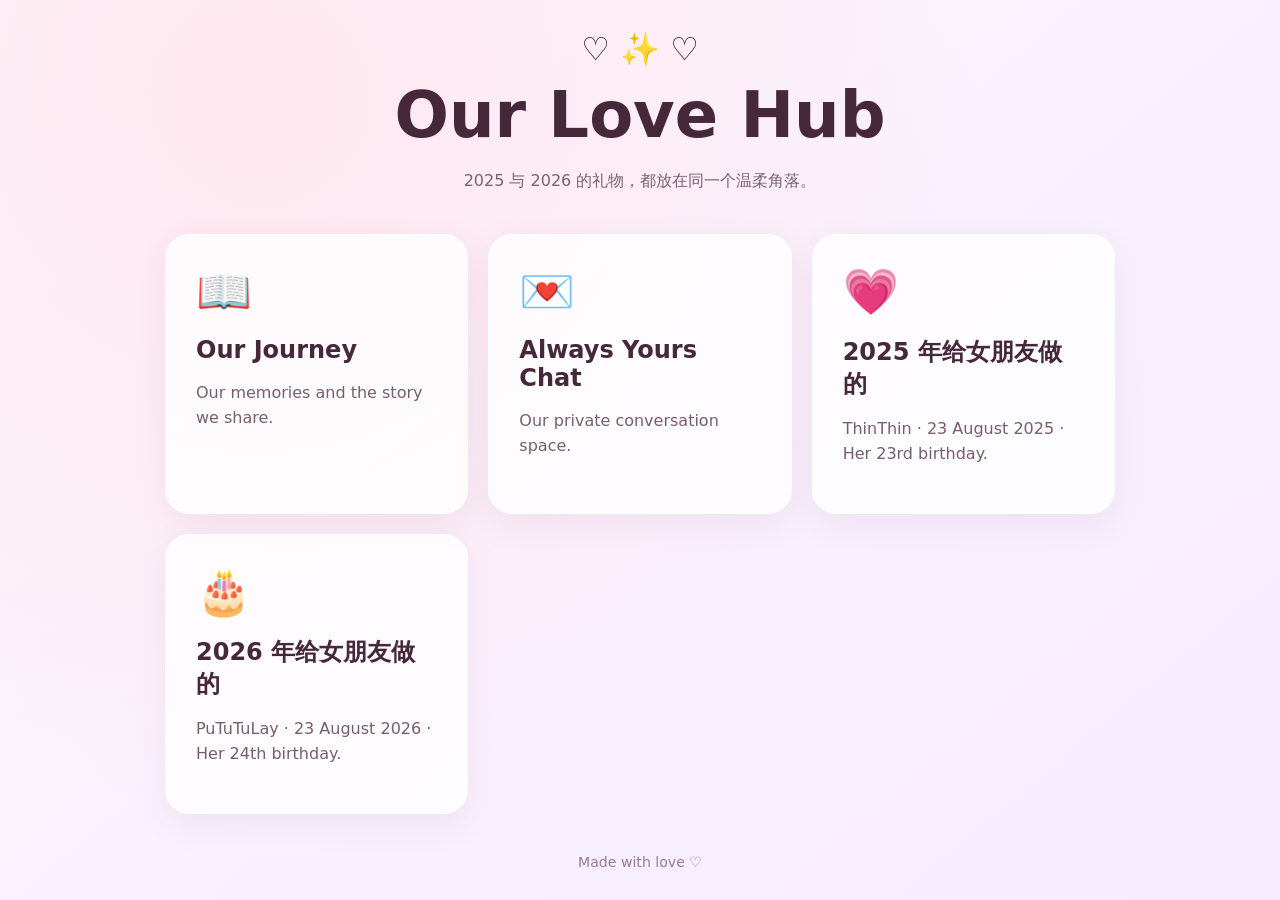
==== index.html @ f1d6398a "Add files via upload" ====
<!doctype html><html lang="zh-CN"><head><meta charset="utf-8"><meta name="viewport" content="width=device-width,initial-scale=1"><meta name="theme-color" content="#faf0f5"><title>Our Love Hub · 2025–2026 ♡</title><style>*{box-sizing:border-box}body{margin:0;min-height:100vh;font-family:ui-sans-serif,system-ui,-apple-system,sans-serif;color:#46283b;background:radial-gradient(circle at 20% 10%,#ffe7ef,transparent 55%),linear-gradient(140deg,#fdf6fb,#f5ecff);display:grid;place-items:center;padding:24px}main{max-width:950px;width:100%}header{text-align:center;margin-bottom:40px}h1{font-size:clamp(2.4rem,6vw,4rem);margin:10px 0}header p{color:#7a6273}.grid{display:grid;grid-template-columns:repeat(auto-fit,minmax(225px,1fr));gap:20px}a.card{display:block;background:#ffffffce;border:1px solid #fff;border-radius:24px;padding:30px;text-decoration:none;color:inherit;box-shadow:0 10px 35px #70415c14;transition:transform .15s,box-shadow .15s}a.card:hover,a.card:focus-visible{transform:translateY(-5px);box-shadow:0 14px 40px #70415c25}span.emoji{font-size:2.8rem}h2{margin:18px 0 6px}p{line-height:1.6;color:#785d70}footer{text-align:center;margin-top:40px;color:#967c8d;font-size:.88rem}</style></head><body><main><header><div style="font-size:2rem">♡ ✨ ♡</div><h1>Our Love Hub</h1><p>2025 与 2026 的礼物，都放在同一个温柔角落。</p></header><section class="grid"><a class="card" href="./Our-Journey/"><span class="emoji">📖</span><h2>Our Journey</h2><p>Our memories and the story we share.</p></a><a class="card" href="./Always-Yours-Chat/"><span class="emoji">💌</span><h2>Always Yours Chat</h2><p>Our private conversation space.</p></a><a class="card" href="./2025-For-My-Girlfriend/"><span class="emoji">💗</span><h2>2025 年给女朋友做的</h2><p>ThinThin · 23 August 2025 · Her 23rd birthday.</p></a><a class="card" href="./2026-For-My-Girlfriend/"><span class="emoji">🎂</span><h2>2026 年给女朋友做的</h2><p>PuTuTuLay · 23 August 2026 · Her 24th birthday.</p></a></section><footer>Made with love ♡</footer></main></body></html>
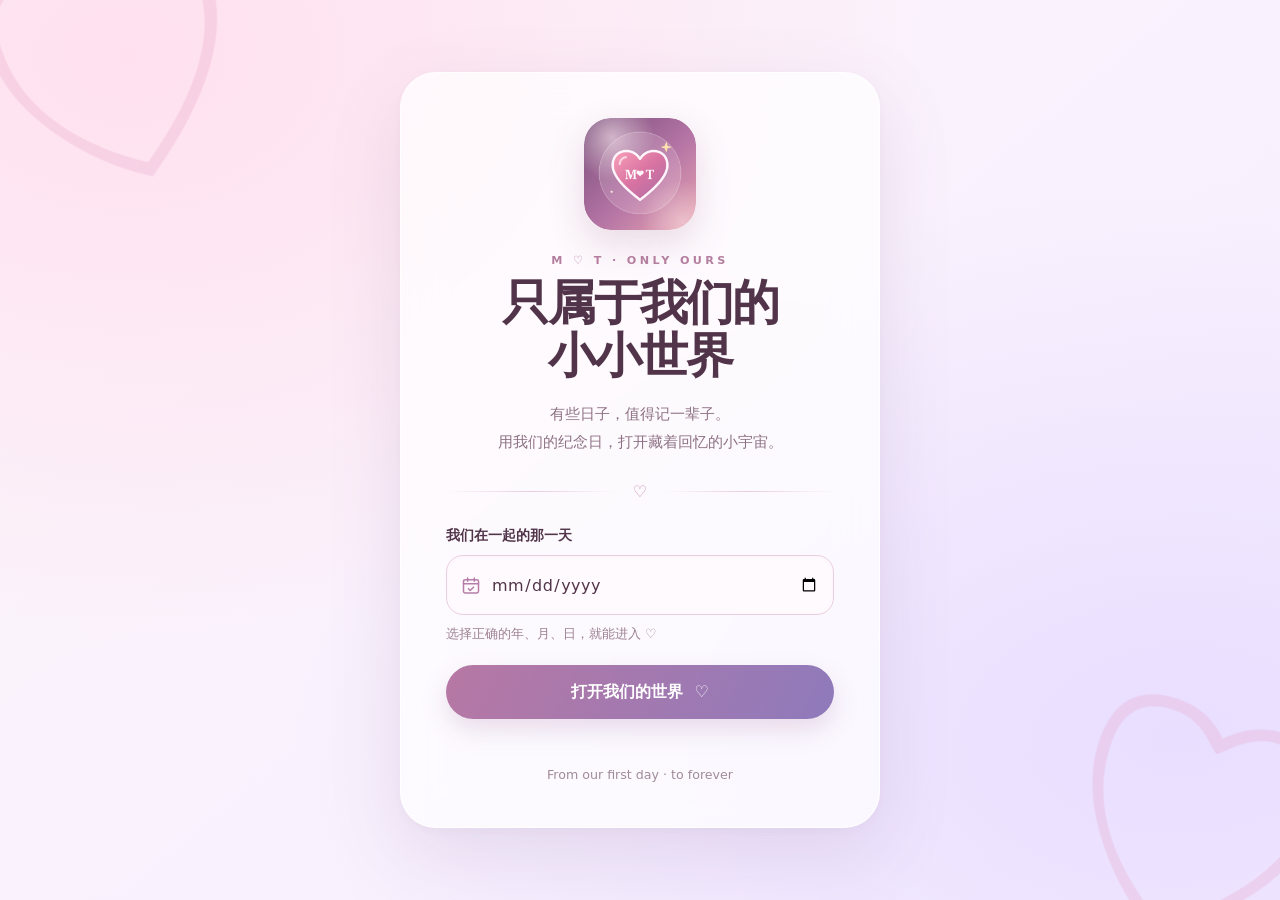
==== commit 5e27631c: "Add files via upload" ====
--- a/index.html
+++ b/index.html
@@ -1 +1,111 @@
-<!doctype html><html lang="zh-CN"><head><meta charset="utf-8"><meta name="viewport" content="width=device-width,initial-scale=1"><meta name="theme-color" content="#faf0f5"><title>Our Love Hub · 2025–2026 ♡</title><style>*{box-sizing:border-box}body{margin:0;min-height:100vh;font-family:ui-sans-serif,system-ui,-apple-system,sans-serif;color:#46283b;background:radial-gradient(circle at 20% 10%,#ffe7ef,transparent 55%),linear-gradient(140deg,#fdf6fb,#f5ecff);display:grid;place-items:center;padding:24px}main{max-width:950px;width:100%}header{text-align:center;margin-bottom:40px}h1{font-size:clamp(2.4rem,6vw,4rem);margin:10px 0}header p{color:#7a6273}.grid{display:grid;grid-template-columns:repeat(auto-fit,minmax(225px,1fr));gap:20px}a.card{display:block;background:#ffffffce;border:1px solid #fff;border-radius:24px;padding:30px;text-decoration:none;color:inherit;box-shadow:0 10px 35px #70415c14;transition:transform .15s,box-shadow .15s}a.card:hover,a.card:focus-visible{transform:translateY(-5px);box-shadow:0 14px 40px #70415c25}span.emoji{font-size:2.8rem}h2{margin:18px 0 6px}p{line-height:1.6;color:#785d70}footer{text-align:center;margin-top:40px;color:#967c8d;font-size:.88rem}</style></head><body><main><header><div style="font-size:2rem">♡ ✨ ♡</div><h1>Our Love Hub</h1><p>2025 与 2026 的礼物，都放在同一个温柔角落。</p></header><section class="grid"><a class="card" href="./Our-Journey/"><span class="emoji">📖</span><h2>Our Journey</h2><p>Our memories and the story we share.</p></a><a class="card" href="./Always-Yours-Chat/"><span class="emoji">💌</span><h2>Always Yours Chat</h2><p>Our private conversation space.</p></a><a class="card" href="./2025-For-My-Girlfriend/"><span class="emoji">💗</span><h2>2025 年给女朋友做的</h2><p>ThinThin · 23 August 2025 · Her 23rd birthday.</p></a><a class="card" href="./2026-For-My-Girlfriend/"><span class="emoji">🎂</span><h2>2026 年给女朋友做的</h2><p>PuTuTuLay · 23 August 2026 · Her 24th birthday.</p></a></section><footer>Made with love ♡</footer></main></body></html>+<!doctype html>
+<html lang="zh-CN">
+<head>
+  <meta charset="utf-8">
+  <meta name="viewport" content="width=device-width,initial-scale=1,viewport-fit=cover">
+  <meta name="theme-color" content="#a66b9c">
+  <meta name="description" content="A little place for our memories, stories, and everyday love.">
+  <meta name="robots" content="noindex,nofollow,noarchive">
+  <meta name="apple-mobile-web-app-capable" content="yes">
+  <meta name="apple-mobile-web-app-title" content="Our Love Hub">
+  <link rel="icon" type="image/png" sizes="32x32" href="./assets/favicon-32.png">
+  <link rel="apple-touch-icon" sizes="180x180" href="./assets/apple-touch-icon.png">
+  <link rel="manifest" href="./manifest.webmanifest">
+  <title>Our Love Hub · 只属于我们的世界 ♡</title>
+  <style>
+    :root{color-scheme:light;--ink:#513449;--muted:#8e7184;--rose:#b978a7;--lilac:#8b7ab6;--edge:rgba(255,255,255,.82)}
+    *{box-sizing:border-box}html{min-height:100%;scroll-behavior:smooth}
+    body{margin:0;min-height:100vh;min-height:100svh;position:relative;overflow-x:hidden;font-family:ui-sans-serif,system-ui,-apple-system,"Segoe UI",sans-serif;color:var(--ink);background:radial-gradient(ellipse at 10% 6%,#ffe0ee 0,transparent 50%),radial-gradient(ellipse at 92% 82%,#e9deff 0,transparent 53%),linear-gradient(140deg,#fcf5fa,#f7efff 90%)}
+    body:before,body:after{content:"♡";position:fixed;pointer-events:none;color:#e6a1c7;opacity:.28;font:clamp(8rem,23vw,21rem)/1 Georgia,serif;z-index:0}
+    body:before{left:-.1em;top:-.26em;transform:rotate(-18deg)}body:after{right:-.2em;bottom:-.27em;transform:rotate(18deg)}
+    [hidden]{display:none!important}button,input{font:inherit}button{cursor:pointer}button:focus-visible,input:focus-visible,a:focus-visible{outline:3px solid #9479bd;outline-offset:4px}
+    .frame{position:relative;z-index:1;width:min(100%,1120px);margin:auto;padding:32px 24px}
+    #gate{min-height:100vh;min-height:100svh;display:grid;place-items:center;padding-block:48px}
+    .gate-card{width:min(100%,480px);padding:clamp(25px,5vw,45px);border-radius:36px;border:1px solid var(--edge);background:rgba(255,255,255,.72);backdrop-filter:blur(20px);-webkit-backdrop-filter:blur(20px);box-shadow:0 25px 75px #7b4f8022,0 3px 12px #9c5c8b0a;text-align:center}
+    .logo{display:block;object-fit:contain;box-shadow:0 14px 36px #92567d32;border-radius:24%;margin:auto}.gate-logo{width:112px;height:112px}
+    .eyebrow{margin:24px 0 9px;text-transform:uppercase;font-size:.7rem;letter-spacing:.3em;font-weight:750;color:#b47e9f}
+    .gate-card h1{font-family:Georgia,"Times New Roman",serif;font-weight:700;font-size:clamp(2.2rem,6vw,3rem);letter-spacing:-.045em;line-height:1.12;margin:0}
+    .sub{font-size:.96rem;line-height:1.8;color:var(--muted);margin:18px auto 26px;max-width:310px}
+    .divider{display:flex;align-items:center;gap:15px;color:#c88bac;margin:26px 0}.divider:before,.divider:after{content:"";flex:1;height:1px;background:linear-gradient(90deg,transparent,#e9cddd,transparent)}
+    .field{text-align:left}.field label{display:block;font-weight:750;font-size:.86rem;margin-bottom:10px}
+    .date-wrap{border:1px solid #e9cedf;background:#fffafd;border-radius:17px;padding:3px 14px;display:flex;align-items:center;gap:9px;box-shadow:inset 0 1px 5px #a0699a08}.date-wrap svg{color:#b57da8;flex:0 0 20px}
+    input[type=date]{width:100%;min-width:0;min-height:52px;border:0;background:transparent;outline:0;color:var(--ink);font-size:1rem;letter-spacing:.03em}input[type=date]:focus-visible{outline:none}
+    .hint{margin:9px 0 0;font-size:.8rem;line-height:1.5;color:#9d8093}
+    .enter{border:0;width:100%;min-height:54px;border-radius:999px;background:linear-gradient(115deg,#b778a4,#8f7abb);color:#fff;font-weight:750;margin-top:22px;box-shadow:0 11px 25px #a46d9f37;transition:transform .2s,box-shadow .2s}.enter:hover{transform:translateY(-2px);box-shadow:0 15px 29px #a46d9f47}
+    #error{min-height:23px;margin:12px 0 0;color:#a54273;font-size:.84rem;font-weight:650}#error:empty{visibility:hidden}
+    .footnote{font-size:.79rem;color:#a18b9b;margin:13px 0 0}
+    #hub{padding-block:clamp(32px,5vh,65px) 60px}.hub-head{text-align:center;margin:0 auto 35px}.hub-head .logo{width:88px;height:88px}.hub-head .eyebrow{margin-top:18px}.hub-head h1{font:700 clamp(2.35rem,6vw,4rem)/1.12 Georgia,serif;letter-spacing:-.05em;margin:8px 0}.hub-head p{color:var(--muted);line-height:1.75;margin:14px auto;max-width:500px}
+    .days{display:inline-flex;align-items:center;gap:9px;border:1px solid #ffffffcf;border-radius:99px;padding:10px 18px;background:#ffffff85;color:#916b8b;font-size:.84rem;box-shadow:0 5px 15px #966d9910}
+    .grid{display:grid;grid-template-columns:repeat(2,minmax(0,1fr));gap:20px;margin:0 auto;max-width:940px}
+    .card{display:flex;align-items:flex-start;gap:19px;min-height:170px;padding:28px;border:1px solid #fff;border-radius:27px;background:#ffffffb8;text-decoration:none;color:var(--ink);box-shadow:0 10px 35px #70415c16;transition:transform .2s,box-shadow .2s,background .2s}.card:hover,.card:focus-visible{transform:translateY(-4px);box-shadow:0 18px 40px #70415c25;background:#fff}
+    .card img{height:55px;width:55px;flex:0 0 55px;border-radius:16px}.card h2{font-size:clamp(1.06rem,2vw,1.35rem);margin:4px 0 10px;line-height:1.35}.card p{font-size:.87rem;color:#896d80;line-height:1.7;margin:0}.arrow{margin-left:auto;color:#ad82aa;font-size:1.35rem}
+    .hub-foot{text-align:center;margin-top:35px;color:#a18597;font-size:.86rem}.lock{border:0;background:transparent;color:#906f8a;cursor:pointer;text-decoration:underline;text-underline-offset:3px;padding:8px}
+    @media(max-width:670px){.frame{padding-inline:17px}.grid{grid-template-columns:1fr;gap:13px}.card{min-height:123px;padding:22px;gap:16px}.card img{width:48px;height:48px;flex-basis:48px}.card h2{margin-top:0}.gate-card{border-radius:27px}#gate{padding-block:28px}}
+    @media(prefers-reduced-motion:reduce){*,*:before,*:after{scroll-behavior:auto!important;transition:none!important}}
+  </style>
+</head>
+<body>
+  <main id="gate" class="frame">
+    <section class="gate-card" aria-labelledby="gateTitle">
+      <img class="logo gate-logo" src="./assets/icon-192.png" alt="Our Love Hub 爱心 Logo" width="112" height="112">
+      <p class="eyebrow">M ♡ T · ONLY OURS</p>
+      <h1 id="gateTitle">只属于我们的<br>小小世界</h1>
+      <p class="sub">有些日子，值得记一辈子。<br>用我们的纪念日，打开藏着回忆的小宇宙。</p>
+      <div class="divider" aria-hidden="true">♡</div>
+      <form id="loginForm" novalidate>
+        <div class="field"><label for="anniversary">我们在一起的那一天</label>
+          <div class="date-wrap"><svg xmlns="http://www.w3.org/2000/svg" width="21" height="21" viewBox="0 0 24 24" fill="none" stroke="currentColor" stroke-width="1.8" stroke-linecap="round" stroke-linejoin="round" aria-hidden="true"><rect x="3" y="5" width="18" height="16" rx="2"/><path d="M16 3v4M8 3v4M3 10h18"/><path d="m9 16 2 2 4-4"/></svg><input id="anniversary" type="date" required aria-describedby="dateHint error" autocomplete="off"></div>
+          <p class="hint" id="dateHint">选择正确的年、月、日，就能进入 ♡</p>
+        </div>
+        <button class="enter" type="submit">打开我们的世界 &nbsp;♡</button>
+        <p id="error" role="alert" aria-live="polite"></p>
+      </form>
+      <p class="footnote">From our first day · to forever</p>
+    </section>
+  </main>
+  <main id="hub" class="frame" hidden>
+    <header class="hub-head"><img class="logo" src="./assets/icon-192.png" alt="Our Love Hub" width="88" height="88">
+      <div class="eyebrow">M ♡ T · ONE LOVE, FOUR WORLDS</div><h1>Our Love Hub</h1>
+      <p>从我们的第一天开始，每一年、每一份礼物、每一句想你，都珍藏在这里。</p>
+      <div class="days">♡ <span id="daysTogether">我们的故事，一直在继续</span></div>
+    </header>
+    <section class="grid" aria-label="我们的四个小世界">
+      <a class="card" href="./Our-Journey/"><img src="./assets/icon-192.png" alt="" width="55" height="55"><div><h2>Our Journey</h2><p>我们的回忆，相册和一起走过的故事</p></div><span class="arrow" aria-hidden="true">↗</span></a>
+      <a class="card" href="./Always-Yours-Chat/"><img src="./assets/icon-192.png" alt="" width="55" height="55"><div><h2>Always Yours Chat</h2><p>每一句悄悄话，都有属于我们的地方</p></div><span class="arrow" aria-hidden="true">↗</span></a>
+      <a class="card" href="./2025-For-My-Girlfriend/"><img src="./assets/icon-192.png" alt="" width="55" height="55"><div><h2>2025 年给女朋友做的</h2><p>ThinThin · 2025 年 8 月 23 日 · 23 岁生日礼物</p></div><span class="arrow" aria-hidden="true">↗</span></a>
+      <a class="card" href="./2026-For-My-Girlfriend/"><img src="./assets/icon-192.png" alt="" width="55" height="55"><div><h2>2026 年给女朋友做的</h2><p>PuTuTuLay · 2026 年 8 月 23 日 · 24 岁生日礼物</p></div><span class="arrow" aria-hidden="true">↗</span></a>
+    </section>
+    <footer class="hub-foot">Made with love ♡ <button class="lock" id="lockButton" type="button">锁上这个小世界</button></footer>
+  </main>
+  <script>
+  (function(){
+    'use strict';
+    var KEY='our_love_hub_unlocked_at';
+    var DAY='2024-03-23';
+    var gate=document.getElementById('gate');
+    var hub=document.getElementById('hub');
+    var error=document.getElementById('error');
+    var input=document.getElementById('anniversary');
+    function unlocked(){try{return !!sessionStorage.getItem(KEY);}catch(_){return false;}}
+    function showHub(){gate.hidden=true;hub.hidden=false;var t=new Date();var diff=Math.round((Date.UTC(t.getFullYear(),t.getMonth(),t.getDate())-Date.UTC(2024,2,23))/86400000);document.getElementById('daysTogether').textContent='从 2024 年 3 月 23 日开始，我们已经相爱 '+Math.max(0,diff)+' 天 ♡';}
+    function showGate(){hub.hidden=true;gate.hidden=false;error.textContent='';input.value='';}
+    if(unlocked())showHub();else showGate();
+    document.getElementById('loginForm').addEventListener('submit',function(e){
+      e.preventDefault();
+      if(!input.value){error.textContent='先选择我们在一起的日期哦 ♡';input.focus();return;}
+      if(input.value!==DAY){error.textContent='好像不是那一天，再想想我们的故事 ♡';input.focus();return;}
+      try{sessionStorage.setItem(KEY,String(Date.now()));}catch(_){}
+      // The 2025 birthday story retains its own 15-minute unlock behavior.
+      try{var stamp=String(Date.now());localStorage.setItem('thinthin_story_unlocked_at',stamp);sessionStorage.setItem('thinthin_story_unlocked_at',stamp);}catch(_){}
+      error.textContent='';showHub();
+    });
+    input.addEventListener('input',function(){error.textContent='';});
+    document.getElementById('lockButton').addEventListener('click',function(){
+      try{sessionStorage.removeItem(KEY);sessionStorage.removeItem('thinthin_story_unlocked_at');localStorage.removeItem('thinthin_story_unlocked_at');}catch(_){}
+      showGate();input.focus();window.scrollTo({top:0,behavior:'instant'});
+    });
+    if('serviceWorker' in navigator)window.addEventListener('load',function(){navigator.serviceWorker.register('./service-worker.js',{scope:'./'}).catch(function(){});});
+  })();
+  </script>
+</body>
+</html>
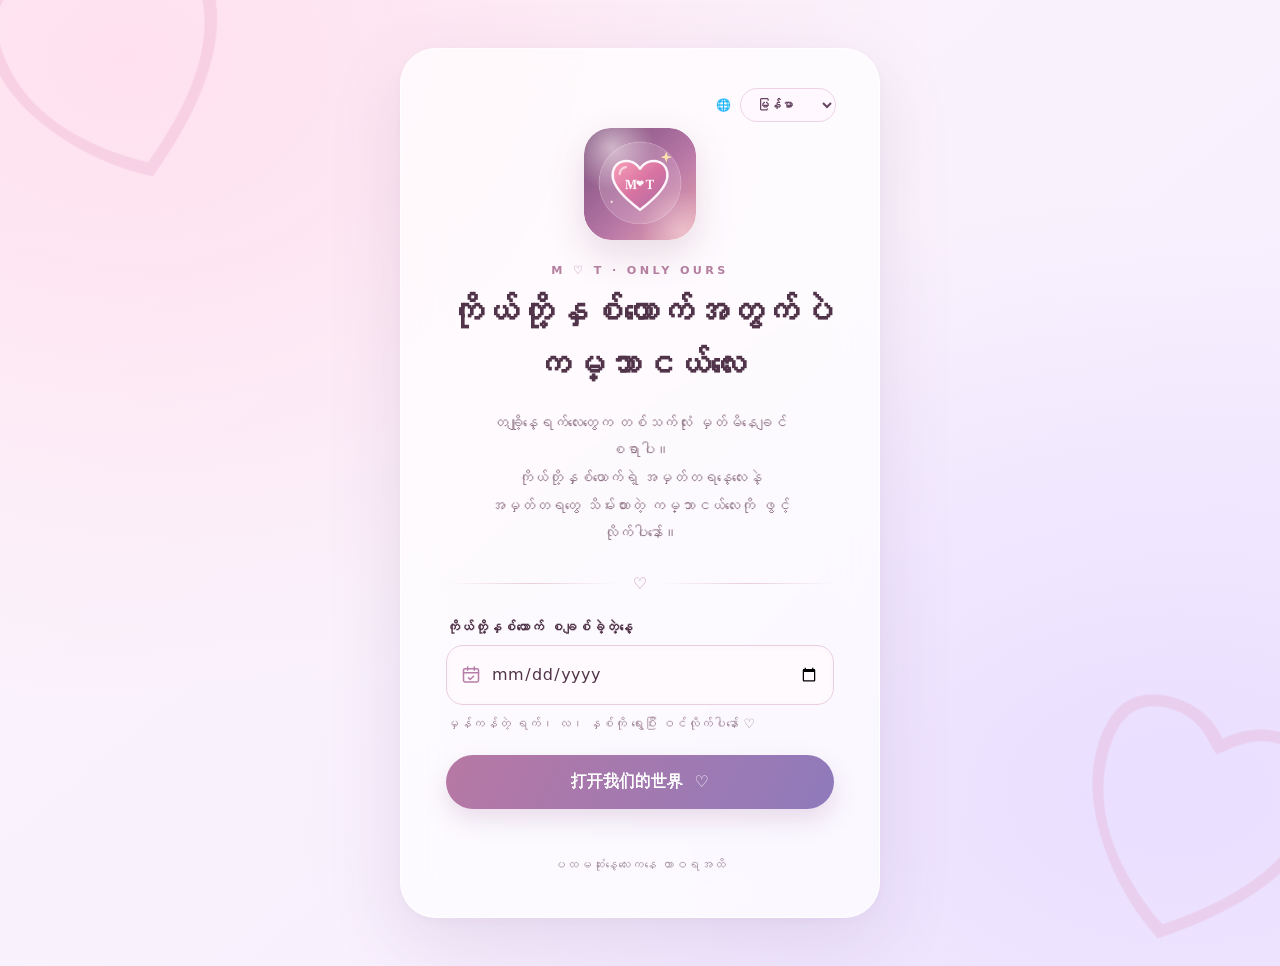
==== commit b3278c53: "Add files via upload" ====
--- a/index.html
+++ b/index.html
@@ -34,19 +34,20 @@
     .enter{border:0;width:100%;min-height:54px;border-radius:999px;background:linear-gradient(115deg,#b778a4,#8f7abb);color:#fff;font-weight:750;margin-top:22px;box-shadow:0 11px 25px #a46d9f37;transition:transform .2s,box-shadow .2s}.enter:hover{transform:translateY(-2px);box-shadow:0 15px 29px #a46d9f47}
     #error{min-height:23px;margin:12px 0 0;color:#a54273;font-size:.84rem;font-weight:650}#error:empty{visibility:hidden}
     .footnote{font-size:.79rem;color:#a18b9b;margin:13px 0 0}
-    #hub{padding-block:clamp(32px,5vh,65px) 60px}.hub-head{text-align:center;margin:0 auto 35px}.hub-head .logo{width:88px;height:88px}.hub-head .eyebrow{margin-top:18px}.hub-head h1{font:700 clamp(2.35rem,6vw,4rem)/1.12 Georgia,serif;letter-spacing:-.05em;margin:8px 0}.hub-head p{color:var(--muted);line-height:1.75;margin:14px auto;max-width:500px}
-    .days{display:inline-flex;align-items:center;gap:9px;border:1px solid #ffffffcf;border-radius:99px;padding:10px 18px;background:#ffffff85;color:#916b8b;font-size:.84rem;box-shadow:0 5px 15px #966d9910}
-    .grid{display:grid;grid-template-columns:repeat(2,minmax(0,1fr));gap:20px;margin:0 auto;max-width:940px}
-    .card{display:flex;align-items:flex-start;gap:19px;min-height:170px;padding:28px;border:1px solid #fff;border-radius:27px;background:#ffffffb8;text-decoration:none;color:var(--ink);box-shadow:0 10px 35px #70415c16;transition:transform .2s,box-shadow .2s,background .2s}.card:hover,.card:focus-visible{transform:translateY(-4px);box-shadow:0 18px 40px #70415c25;background:#fff}
-    .card img{height:55px;width:55px;flex:0 0 55px;border-radius:16px}.card h2{font-size:clamp(1.06rem,2vw,1.35rem);margin:4px 0 10px;line-height:1.35}.card p{font-size:.87rem;color:#896d80;line-height:1.7;margin:0}.arrow{margin-left:auto;color:#ad82aa;font-size:1.35rem}
-    .hub-foot{text-align:center;margin-top:35px;color:#a18597;font-size:.86rem}.lock{border:0;background:transparent;color:#906f8a;cursor:pointer;text-decoration:underline;text-underline-offset:3px;padding:8px}
-    @media(max-width:670px){.frame{padding-inline:17px}.grid{grid-template-columns:1fr;gap:13px}.card{min-height:123px;padding:22px;gap:16px}.card img{width:48px;height:48px;flex-basis:48px}.card h2{margin-top:0}.gate-card{border-radius:27px}#gate{padding-block:28px}}
+    @media(max-width:670px){.frame{padding-inline:17px}.gate-card{border-radius:27px}#gate{padding-block:28px}}
     @media(prefers-reduced-motion:reduce){*,*:before,*:after{scroll-behavior:auto!important;transition:none!important}}
+
+    .olh-gate-language{display:flex;align-items:center;justify-content:flex-end;gap:9px;margin:-6px -2px 6px;color:#81617d;font-size:12px;font-weight:750}
+    .olh-gate-language select{max-width:155px;border:1px solid #edd3e5;border-radius:999px;padding:8px 12px;background:#fff8ff;color:#644460;font:700 12px/1.3 system-ui,sans-serif}
+    .olh-gate-language select:focus-visible{outline:3px solid #9479bd;outline-offset:3px}
+    html[lang="my"] .gate-card{font-family:"Noto Sans Myanmar","Myanmar Sangam MN","Pyidaungsu",system-ui,sans-serif}
+    html[lang="my"] .gate-card h1{font-family:"Noto Sans Myanmar","Myanmar Sangam MN","Pyidaungsu",sans-serif;letter-spacing:0;line-height:1.5;font-size:clamp(1.6rem,5vw,2.2rem)}
   </style>
 </head>
 <body>
   <main id="gate" class="frame">
     <section class="gate-card" aria-labelledby="gateTitle">
+      <label class="olh-gate-language" for="olhRootLanguage">🌐 <select id="olhRootLanguage" aria-label="Language / 语言 / ဘာသာစကား"><option value="my">မြန်မာ</option><option value="zh">中文</option><option value="en">English</option></select></label>
       <img class="logo gate-logo" src="./assets/icon-192.png" alt="Our Love Hub 爱心 Logo" width="112" height="112">
       <p class="eyebrow">M ♡ T · ONLY OURS</p>
       <h1 id="gateTitle">只属于我们的<br>小小世界</h1>
@@ -63,48 +64,53 @@
       <p class="footnote">From our first day · to forever</p>
     </section>
   </main>
-  <main id="hub" class="frame" hidden>
-    <header class="hub-head"><img class="logo" src="./assets/icon-192.png" alt="Our Love Hub" width="88" height="88">
-      <div class="eyebrow">M ♡ T · ONE LOVE, FOUR WORLDS</div><h1>Our Love Hub</h1>
-      <p>从我们的第一天开始，每一年、每一份礼物、每一句想你，都珍藏在这里。</p>
-      <div class="days">♡ <span id="daysTogether">我们的故事，一直在继续</span></div>
-    </header>
-    <section class="grid" aria-label="我们的四个小世界">
-      <a class="card" href="./Our-Journey/"><img src="./assets/icon-192.png" alt="" width="55" height="55"><div><h2>Our Journey</h2><p>我们的回忆，相册和一起走过的故事</p></div><span class="arrow" aria-hidden="true">↗</span></a>
-      <a class="card" href="./Always-Yours-Chat/"><img src="./assets/icon-192.png" alt="" width="55" height="55"><div><h2>Always Yours Chat</h2><p>每一句悄悄话，都有属于我们的地方</p></div><span class="arrow" aria-hidden="true">↗</span></a>
-      <a class="card" href="./2025-For-My-Girlfriend/"><img src="./assets/icon-192.png" alt="" width="55" height="55"><div><h2>2025 年给女朋友做的</h2><p>ThinThin · 2025 年 8 月 23 日 · 23 岁生日礼物</p></div><span class="arrow" aria-hidden="true">↗</span></a>
-      <a class="card" href="./2026-For-My-Girlfriend/"><img src="./assets/icon-192.png" alt="" width="55" height="55"><div><h2>2026 年给女朋友做的</h2><p>PuTuTuLay · 2026 年 8 月 23 日 · 24 岁生日礼物</p></div><span class="arrow" aria-hidden="true">↗</span></a>
-    </section>
-    <footer class="hub-foot">Made with love ♡ <button class="lock" id="lockButton" type="button">锁上这个小世界</button></footer>
-  </main>
+  <script defer src="./i18n-home.js?v=20261011-p3"></script>
   <script>
   (function(){
     'use strict';
     var KEY='our_love_hub_unlocked_at';
     var DAY='2024-03-23';
-    var gate=document.getElementById('gate');
-    var hub=document.getElementById('hub');
+    var form=document.getElementById('loginForm');
     var error=document.getElementById('error');
     var input=document.getElementById('anniversary');
-    function unlocked(){try{return !!sessionStorage.getItem(KEY);}catch(_){return false;}}
-    function showHub(){gate.hidden=true;hub.hidden=false;var t=new Date();var diff=Math.round((Date.UTC(t.getFullYear(),t.getMonth(),t.getDate())-Date.UTC(2024,2,23))/86400000);document.getElementById('daysTogether').textContent='从 2024 年 3 月 23 日开始，我们已经相爱 '+Math.max(0,diff)+' 天 ♡';}
-    function showGate(){hub.hidden=true;gate.hidden=false;error.textContent='';input.value='';}
-    if(unlocked())showHub();else showGate();
-    document.getElementById('loginForm').addEventListener('submit',function(e){
+    function openJourney(){
+      // Resolve relative to this index so GitHub Pages repo paths work correctly.
+      window.location.replace(new URL('./Our-Journey/',document.baseURI).href);
+    }
+    function unlocked(){
+      try { return !!sessionStorage.getItem(KEY); }
+      catch (_) { return false; }
+    }
+    // An unlocked tab goes straight to Our Journey; no intermediate dashboard.
+    if (unlocked()) { openJourney(); return; }
+    form.addEventListener('submit',function(e){
       e.preventDefault();
-      if(!input.value){error.textContent='先选择我们在一起的日期哦 ♡';input.focus();return;}
-      if(input.value!==DAY){error.textContent='好像不是那一天，再想想我们的故事 ♡';input.focus();return;}
-      try{sessionStorage.setItem(KEY,String(Date.now()));}catch(_){}
-      // The 2025 birthday story retains its own 15-minute unlock behavior.
-      try{var stamp=String(Date.now());localStorage.setItem('thinthin_story_unlocked_at',stamp);sessionStorage.setItem('thinthin_story_unlocked_at',stamp);}catch(_){}
-      error.textContent='';showHub();
+      if (!input.value){
+        error.textContent=(window.OLHRootLanguage?.error('empty') || '先选择我们在一起的日期哦 ♡');
+        input.focus();
+        return;
+      }
+      if (input.value!==DAY){
+        error.textContent=(window.OLHRootLanguage?.error('wrong') || '好像不是那一天，再想想我们的故事 ♡');
+        input.focus();
+        return;
+      }
+      try { sessionStorage.setItem(KEY,String(Date.now())); } catch (_) {}
+      // Preserve the existing short-lived birthday-story unlock on hub login.
+      try {
+        var stamp=String(Date.now());
+        localStorage.setItem('thinthin_story_unlocked_at',stamp);
+        sessionStorage.setItem('thinthin_story_unlocked_at',stamp);
+      } catch (_) {}
+      error.textContent='';
+      openJourney();
     });
     input.addEventListener('input',function(){error.textContent='';});
-    document.getElementById('lockButton').addEventListener('click',function(){
-      try{sessionStorage.removeItem(KEY);sessionStorage.removeItem('thinthin_story_unlocked_at');localStorage.removeItem('thinthin_story_unlocked_at');}catch(_){}
-      showGate();input.focus();window.scrollTo({top:0,behavior:'instant'});
-    });
-    if('serviceWorker' in navigator)window.addEventListener('load',function(){navigator.serviceWorker.register('./service-worker.js',{scope:'./'}).catch(function(){});});
+    if ('serviceWorker' in navigator) {
+      window.addEventListener('load',function(){
+        navigator.serviceWorker.register('./service-worker.js',{scope:'./'}).catch(function(){});
+      });
+    }
   })();
   </script>
 </body>
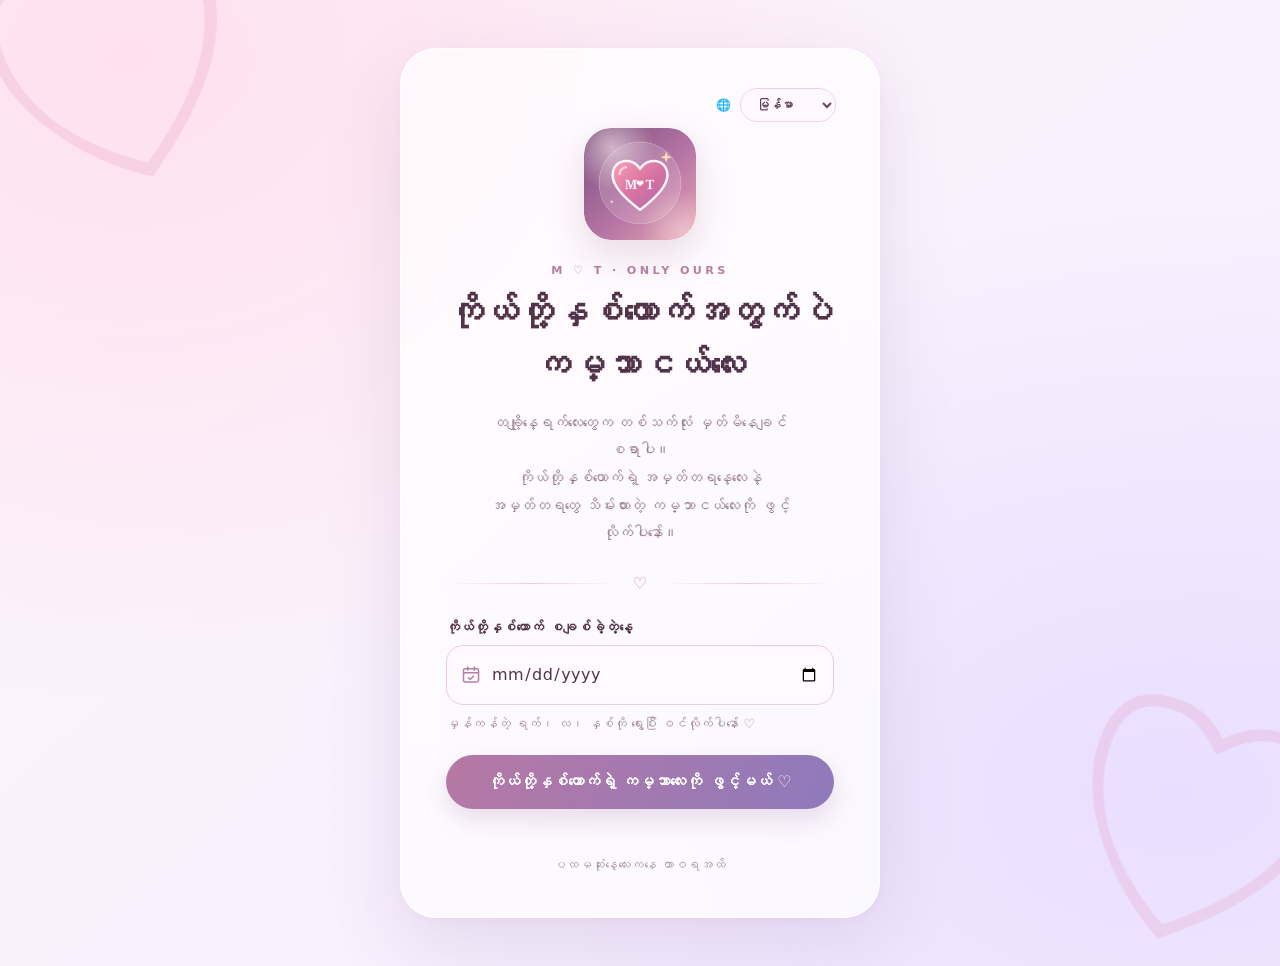
==== commit dd31beb9: "Add files via upload" ====
--- a/index.html
+++ b/index.html
@@ -48,6 +48,7 @@
   <main id="gate" class="frame">
     <section class="gate-card" aria-labelledby="gateTitle">
       <label class="olh-gate-language" for="olhRootLanguage">🌐 <select id="olhRootLanguage" aria-label="Language / 语言 / ဘာသာစကား"><option value="my">မြန်မာ</option><option value="zh">中文</option><option value="en">English</option></select></label>
+      <p id="olhRootInstallGuide" hidden role="status" style="padding:12px 15px;border:1px solid #edd2e6;border-radius:15px;background:#fffbff;color:#795b75;font-size:13px;line-height:1.8;text-align:left"></p>
       <img class="logo gate-logo" src="./assets/icon-192.png" alt="Our Love Hub 爱心 Logo" width="112" height="112">
       <p class="eyebrow">M ♡ T · ONLY OURS</p>
       <h1 id="gateTitle">只属于我们的<br>小小世界</h1>
@@ -58,7 +59,7 @@
           <div class="date-wrap"><svg xmlns="http://www.w3.org/2000/svg" width="21" height="21" viewBox="0 0 24 24" fill="none" stroke="currentColor" stroke-width="1.8" stroke-linecap="round" stroke-linejoin="round" aria-hidden="true"><rect x="3" y="5" width="18" height="16" rx="2"/><path d="M16 3v4M8 3v4M3 10h18"/><path d="m9 16 2 2 4-4"/></svg><input id="anniversary" type="date" required aria-describedby="dateHint error" autocomplete="off"></div>
           <p class="hint" id="dateHint">选择正确的年、月、日，就能进入 ♡</p>
         </div>
-        <button class="enter" type="submit">打开我们的世界 &nbsp;♡</button>
+        <button class="enter" type="submit"><span>打开我们的世界</span> <span aria-hidden="true">♡</span></button>
         <p id="error" role="alert" aria-live="polite"></p>
       </form>
       <p class="footnote">From our first day · to forever</p>
@@ -81,8 +82,23 @@
       try { return !!sessionStorage.getItem(KEY); }
       catch (_) { return false; }
     }
-    // An unlocked tab goes straight to Our Journey; no intermediate dashboard.
-    if (unlocked()) { openJourney(); return; }
+    // Explicit install instructions must stay on the root page even when unlocked.
+    var installGuide = new URLSearchParams(location.search).get('install')==='1';
+    if (unlocked() && !installGuide) { openJourney(); return; }
+    if(installGuide){
+      var guide=document.getElementById('olhRootInstallGuide');
+      var instructions={
+       zh:'这是统一的 Our Love Hub 总入口。请使用浏览器菜单的「安装应用 / 添加到主屏幕」保存这里；不必另外安装 2025、2026 页面。',
+       en:'This is the one Our Love Hub home. Use your browser menu → “Install app / Add to Home Screen” here. Do not install the 2025 or 2026 pages separately.',
+       my:'ဒါက Our Love Hub ရဲ့ ပင်မဝင်ပေါက်ပါ။ ဒီစာမျက်နှာမှာ browser menu က “Install app / Add to Home Screen” ကို ရွေးပါ။ ၂၀၂၅၊ ၂၀၂၆ စာမျက်နှာတွေကို သီးခြား မထည့်ပါနဲ့နော်။'
+      };
+      function translateGuide(){
+       var language='my';try{var saved=localStorage.getItem('olh_language');if(['my','zh','en'].includes(saved))language=saved;}catch(_){}
+       guide.textContent=instructions[language];guide.hidden=false;
+      }
+      document.addEventListener('olh:languagechange',translateGuide);
+      translateGuide();
+    }
     form.addEventListener('submit',function(e){
       e.preventDefault();
       if (!input.value){
